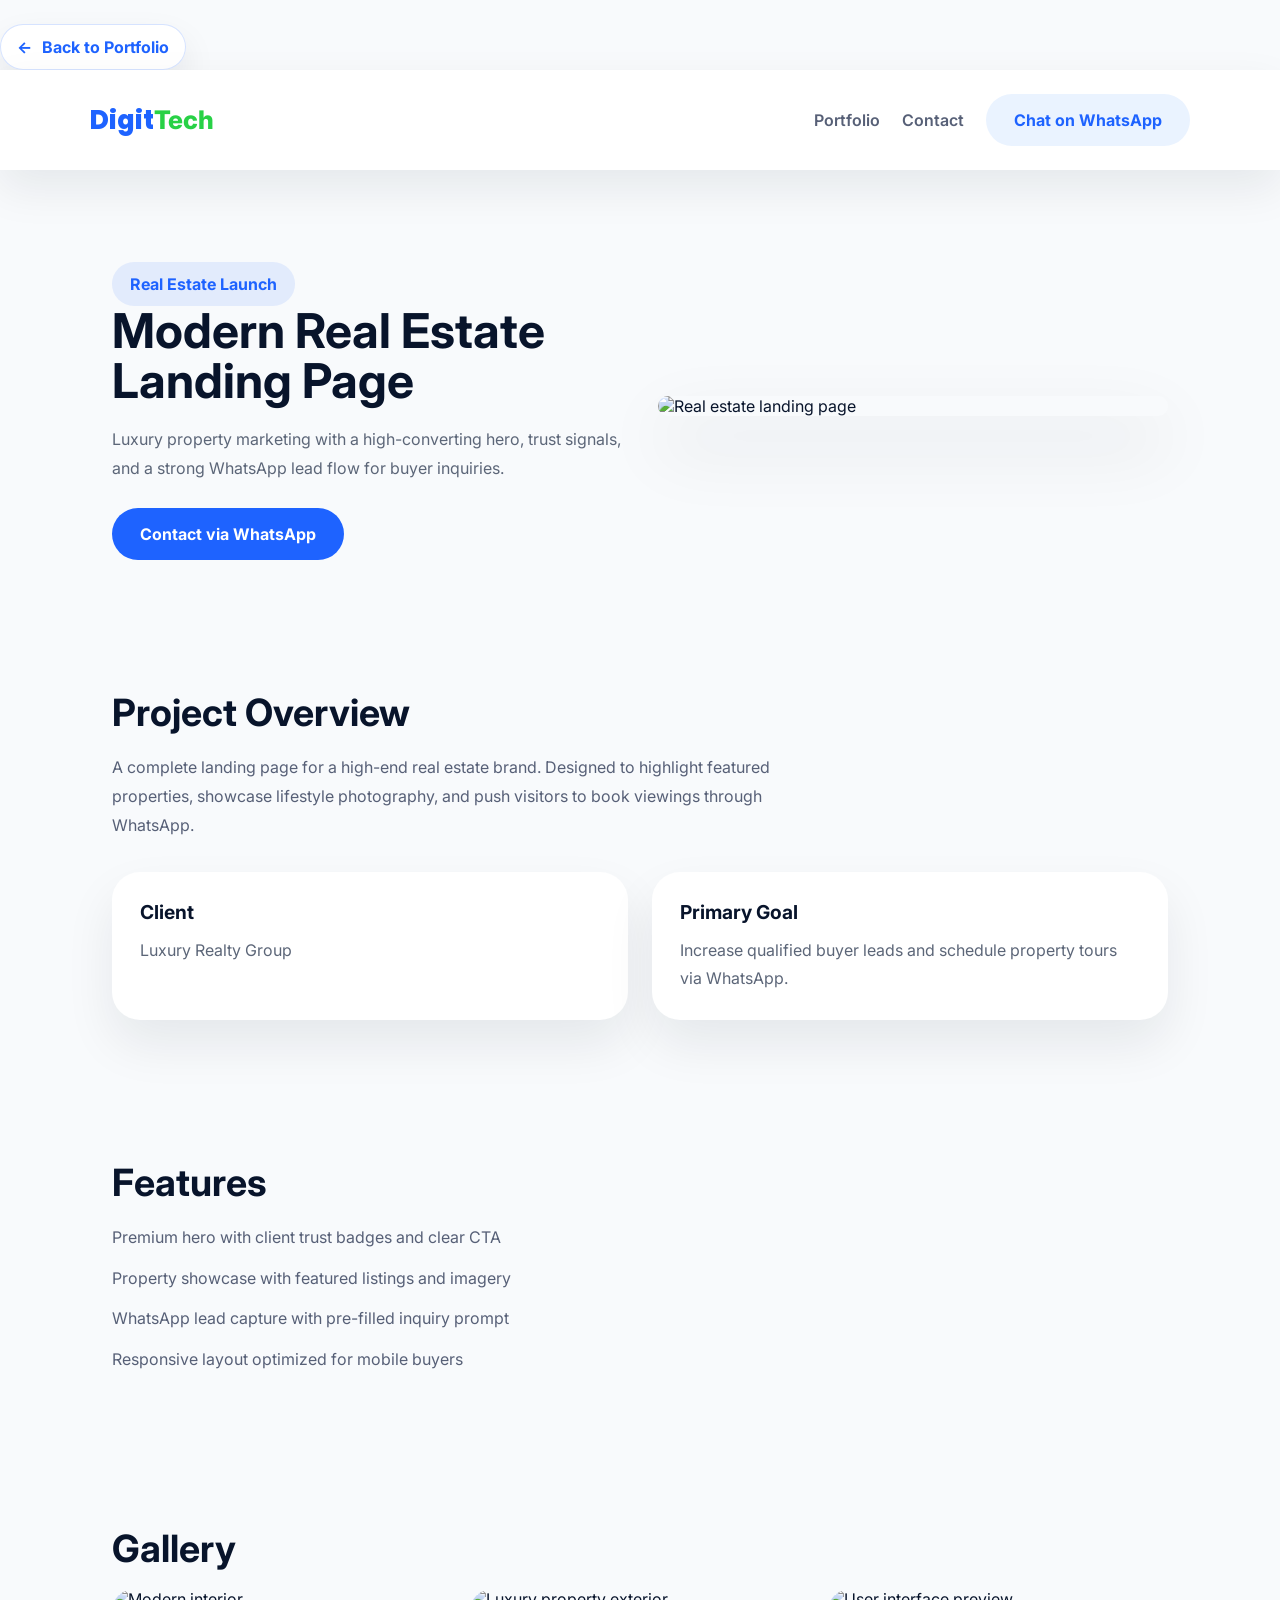
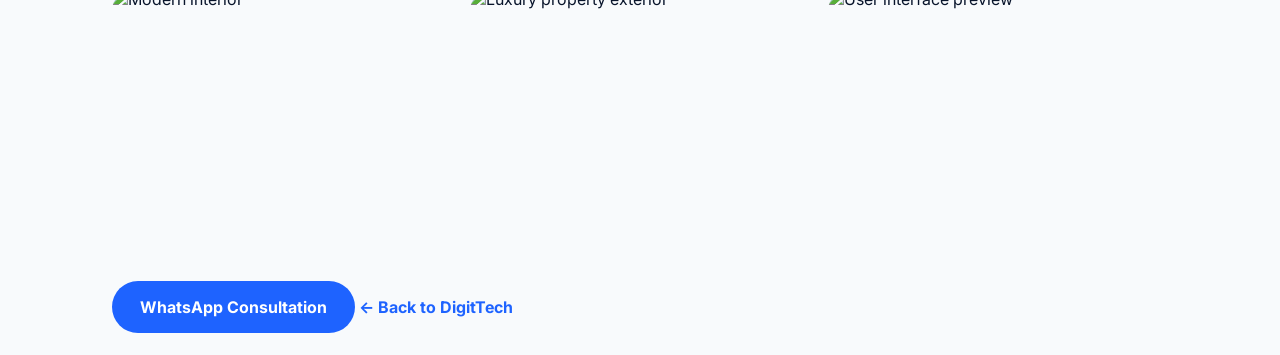
==== folio1.html @ 4d48bce7 "Add files via upload" ====
﻿<!DOCTYPE html>
<html lang="en">
<head>
  <meta charset="UTF-8">
  <meta name="viewport" content="width=device-width, initial-scale=1.0">
  <title>Modern Real Estate Landing Page | DigitTech Portfolio</title>
  <meta name="description" content="Real estate landing page project by DigitTech featuring high-converting design, property showcase, and WhatsApp lead capture.">
  <link href="https://fonts.googleapis.com/css2?family=Inter:wght@400;500;600;700;800&family=Poppins:wght@600;700&display=swap" rel="stylesheet">
  <style>
    *{margin:0;padding:0;box-sizing:border-box;scroll-behavior:smooth;font-family:'Inter',sans-serif;}
    body{background:#F8FAFC;color:#08142B;}
    a{color:inherit;text-decoration:none;}
    header{position:sticky;top:0;background:#fff;z-index:100;box-shadow:0 18px 45px rgba(8,20,43,.08);}
    .page-wrap{max-width:1100px;margin:0 auto;padding:22px;}
    .topbar{display:flex;justify-content:space-between;align-items:center;gap:24px;padding:24px 0;}
    .logo{font-family:'Poppins',sans-serif;font-size:1.6rem;font-weight:800;color:#1E63FF;}
    .logo span{color:#28D146;}
    nav{display:flex;gap:22px;flex-wrap:wrap;align-items:center;}
    nav a{font-weight:600;color:#576077;transition:.25s;}
    nav a:hover{color:#08142B;}
    .hero{display:grid;grid-template-columns:1fr 1fr;gap:36px;align-items:center;padding:60px 0;}
    .hero h1{font-size:3rem;line-height:1.05;margin-bottom:18px;}
    .hero p{max-width:540px;color:#5C6678;line-height:1.8;margin-bottom:26px;}
    .hero-actions{display:flex;flex-wrap:wrap;gap:16px;}
    .button{display:inline-flex;align-items:center;justify-content:center;padding:16px 28px;border-radius:999px;font-weight:700;transition:.25s;}
    .button.primary{background:#1E63FF;color:#fff;}
    .button.secondary{background:#EAF3FF;color:#1E63FF;}
    .button:hover{transform:translateY(-2px);}    
    .back-btn{display:inline-flex;align-items:center;gap:10px;padding:12px 16px;margin:24px 0 0 0;border-radius:999px;background:rgba(255,255,255,.96);color:#1E63FF;border:1px solid rgba(30,99,255,.18);box-shadow:0 16px 35px rgba(8,20,43,.08);font-weight:700;transition:transform .25s ease,box-shadow .25s ease,background .25s ease;width:fit-content;}
    .back-btn:hover{transform:translateY(-2px);box-shadow:0 20px 42px rgba(8,20,43,.14);background:#f4f8ff;}
    .back-btn:active{transform:translateY(0);background:#eaf3ff;}
    .back-btn:focus-visible{outline:3px solid rgba(30,99,255,.22);outline-offset:3px;}
    @media(max-width:620px){.topbar{flex-direction:column;align-items:flex-start;} .back-btn{margin:18px 0 0 0;}}
    .hero-image{border-radius:32px;overflow:hidden;box-shadow:0 30px 70px rgba(8,20,43,.12);}
    .hero-image img{width:100%;height:100%;object-fit:cover;}
    section{padding:70px 0;}
    .section-title{font-size:2.35rem;margin-bottom:18px;}
    .section-copy{max-width:720px;color:#576077;line-height:1.8;margin-bottom:32px;}
    .info-grid{display:grid;grid-template-columns:1fr 1fr;gap:24px;}
    .card{background:#fff;border-radius:28px;padding:28px;box-shadow:0 24px 50px rgba(8,20,43,.08);}
    .card h3{font-size:1.2rem;margin-bottom:12px;}
    .card p{color:#5C6678;line-height:1.75;}
    .gallery{display:grid;grid-template-columns:repeat(3,1fr);gap:18px;}
    .gallery img{border-radius:22px;height:220px;object-fit:cover;}
    .whatsapp{display:inline-flex;align-items:center;gap:10px;padding:14px 24px;border-radius:999px;background:#28D146;color:#fff;font-weight:700;margin-top:20px;}
    .back-link{display:inline-block;margin-top:18px;color:#1E63FF;font-weight:700;}
    .feature-list{list-style:none;margin-top:18px;color:#576077;line-height:1.8;}
    .feature-list li{margin-bottom:12px;}
    .hero-badge{display:inline-flex;align-items:center;gap:12px;padding:12px 18px;border-radius:999px;background:rgba(30,99,255,.1);color:#1E63FF;font-weight:700;margin-top:10px;}
    @media(max-width:900px){.hero{grid-template-columns:1fr;} .gallery{grid-template-columns:1fr 1fr;} .info-grid{grid-template-columns:1fr;} }
    @media(max-width:620px){.topbar{flex-direction:column;align-items:flex-start;} }
  </style>
</head>
<body>
  <a class="back-btn" href="index.html" aria-label="Back to homepage"><span aria-hidden="true">←</span><span>Back to Portfolio</span></a>
  <header>
    <div class="page-wrap topbar">
      <a class="logo" href="index.html">Digit<span>Tech</span></a>
      <nav>
        <a href="index.html#portfolio">Portfolio</a>
        <a href="index.html#contact">Contact</a>
        <a class="button secondary" href="https://wa.me/2349125274323?text=Hello%20DigitTech%2C%20I%20am%20interested%20in%20the%20Real%20Estate%20landing%20page.">Chat on WhatsApp</a>
      </nav>
    </div>
  </header>

  <main class="page-wrap">
    <section class="hero">
      <div>
        <span class="hero-badge">Real Estate Launch</span>
        <h1>Modern Real Estate Landing Page</h1>
        <p>Luxury property marketing with a high-converting hero, trust signals, and a strong WhatsApp lead flow for buyer inquiries.</p>
        <div class="hero-actions">
          <a class="button primary" href="https://wa.me/2349125274323?text=Hello%20DigitTech%2C%20I%20like%20the%20Real%20Estate%20project.">Contact via WhatsApp</a>
        </div>
      </div>
      <div class="hero-image"><img src="https://images.unsplash.com/photo-1500530855697-b586d89ba3ee?auto=format&fit=crop&w=1200&q=80" alt="Real estate landing page"></div>
    </section>

    <section>
      <h2 class="section-title">Project Overview</h2>
      <p class="section-copy">A complete landing page for a high-end real estate brand. Designed to highlight featured properties, showcase lifestyle photography, and push visitors to book viewings through WhatsApp.</p>
      <div class="info-grid">
        <div class="card"><h3>Client</h3><p>Luxury Realty Group</p></div>
        <div class="card"><h3>Primary Goal</h3><p>Increase qualified buyer leads and schedule property tours via WhatsApp.</p></div>
      </div>
    </section>

    <section>
      <h2 class="section-title">Features</h2>
      <ul class="feature-list">
        <li>Premium hero with client trust badges and clear CTA</li>
        <li>Property showcase with featured listings and imagery</li>
        <li>WhatsApp lead capture with pre-filled inquiry prompt</li>
        <li>Responsive layout optimized for mobile buyers</li>
      </ul>
    </section>

    <section>
      <h2 class="section-title">Gallery</h2>
      <div class="gallery">
        <img src="https://images.unsplash.com/photo-1494526585095-c41746248156?auto=format&fit=crop&w=800&q=80" alt="Modern interior">
        <img src="https://images.unsplash.com/photo-1494526585095-89310cf4a60f?auto=format&fit=crop&w=800&q=80" alt="Luxury property exterior">
        <img src="https://images.unsplash.com/photo-1505693416388-ac5ce068fe85?auto=format&fit=crop&w=800&q=80" alt="User interface preview">
      </div>
    </section>

    <a class="button primary" href="https://wa.me/2349125274323?text=Hello%20DigitTech%2C%20I%20am%20interested%20in%20the%20Real%20Estate%20landing%20page.">WhatsApp Consultation</a>
    <a class="back-link" href="index.html">← Back to DigitTech</a>
  </main>
</body>
</html>
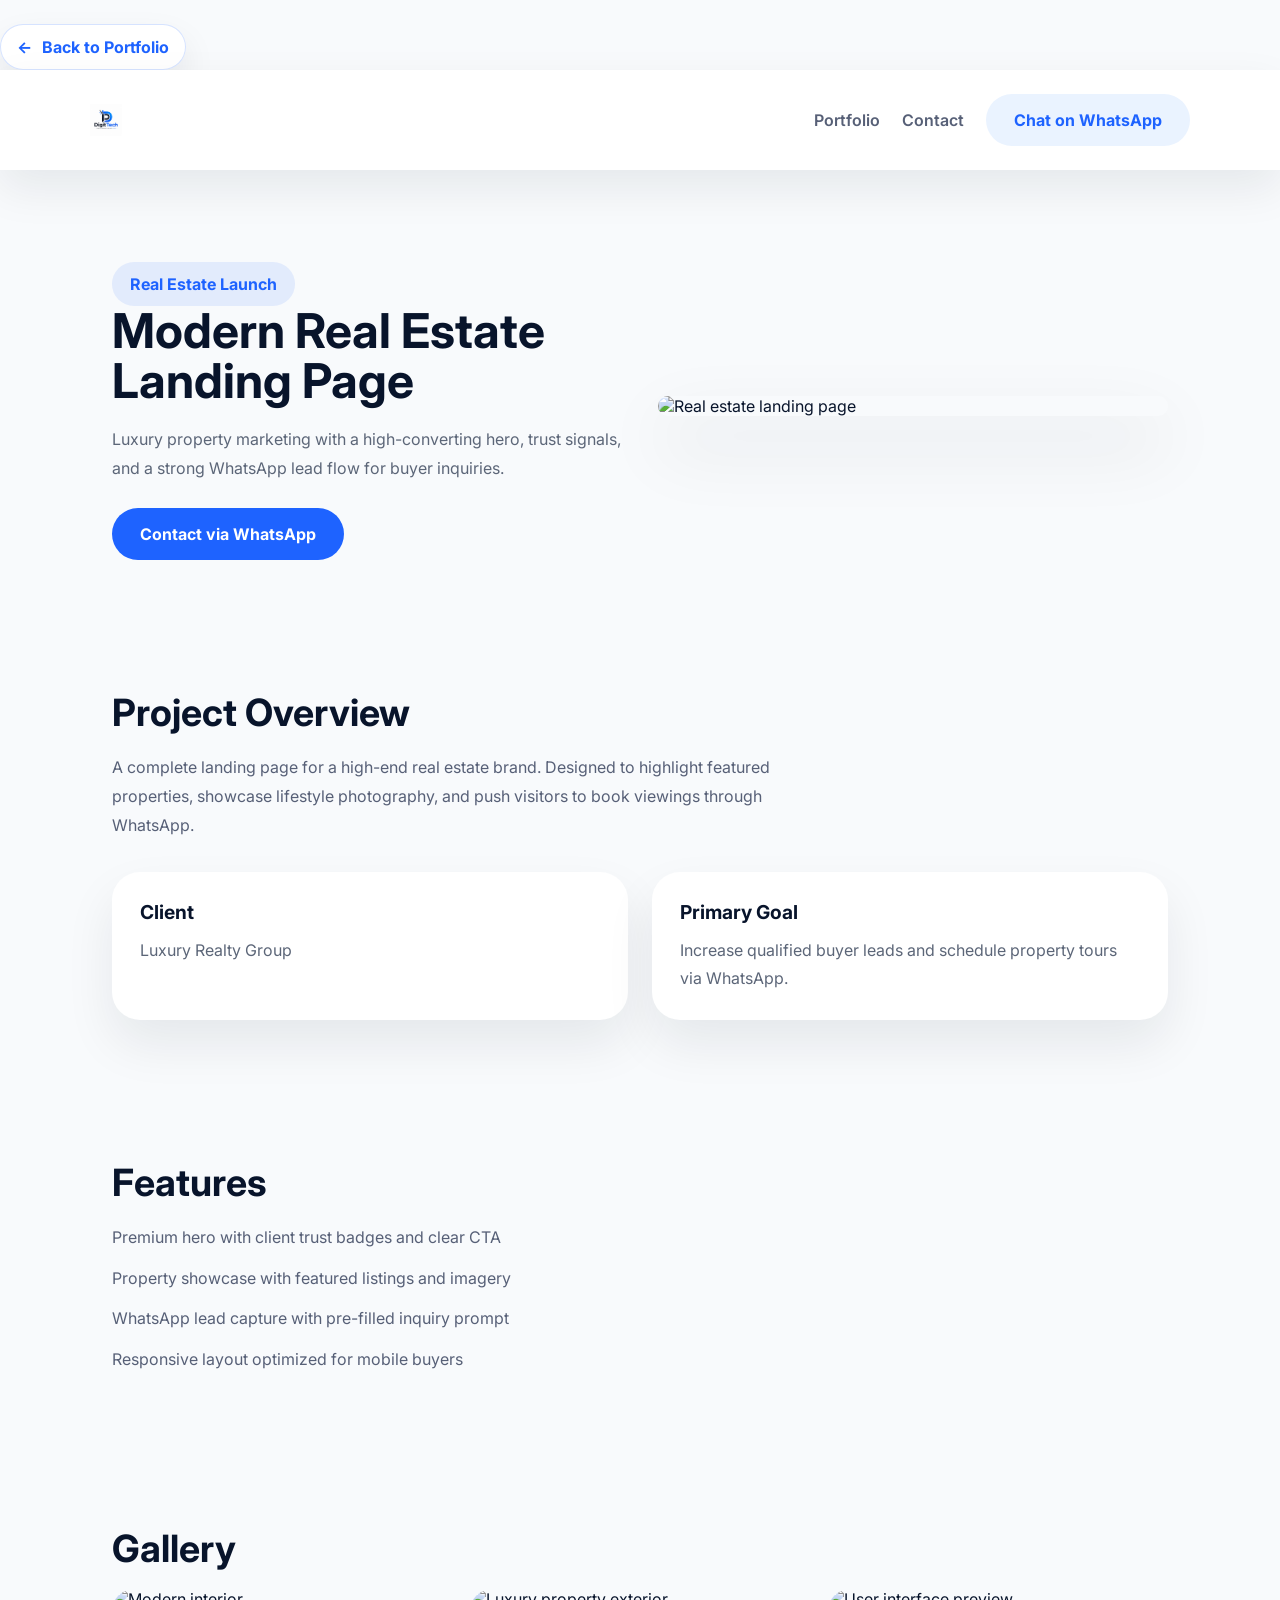
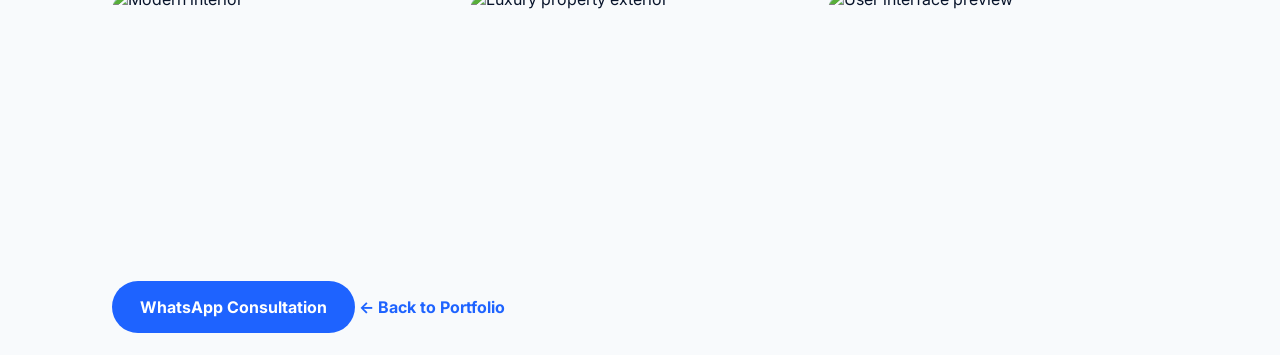
==== commit 1d2e7806: "Add files via upload" ====
--- a/folio1.html
+++ b/folio1.html
@@ -13,7 +13,8 @@
     header{position:sticky;top:0;background:#fff;z-index:100;box-shadow:0 18px 45px rgba(8,20,43,.08);}
     .page-wrap{max-width:1100px;margin:0 auto;padding:22px;}
     .topbar{display:flex;justify-content:space-between;align-items:center;gap:24px;padding:24px 0;}
-    .logo{font-family:'Poppins',sans-serif;font-size:1.6rem;font-weight:800;color:#1E63FF;}
+    .logo{display:inline-flex;align-items:center;gap:12px;font-family:'Poppins',sans-serif;font-size:1.6rem;font-weight:800;color:#1E63FF;}
+    .logo-img{height:32px;width:auto;display:block;}
     .logo span{color:#28D146;}
     nav{display:flex;gap:22px;flex-wrap:wrap;align-items:center;}
     nav a{font-weight:600;color:#576077;transition:.25s;}
@@ -52,10 +53,10 @@
   </style>
 </head>
 <body>
-  <a class="back-btn" href="index.html" aria-label="Back to homepage"><span aria-hidden="true">←</span><span>Back to Portfolio</span></a>
+    <a class="back-btn" href="index.html#portfolio" aria-label="Back to Portfolio"><span aria-hidden="true">←</span><span>Back to Portfolio</span></a>
   <header>
     <div class="page-wrap topbar">
-      <a class="logo" href="index.html">Digit<span>Tech</span></a>
+      <a class="logo" href="index.html"><img src="digittech-logo.png" alt="DigitTech logo" class="logo-img"></a>
       <nav>
         <a href="index.html#portfolio">Portfolio</a>
         <a href="index.html#contact">Contact</a>
@@ -106,7 +107,7 @@
     </section>
 
     <a class="button primary" href="https://wa.me/2349125274323?text=Hello%20DigitTech%2C%20I%20am%20interested%20in%20the%20Real%20Estate%20landing%20page.">WhatsApp Consultation</a>
-    <a class="back-link" href="index.html">← Back to DigitTech</a>
+    <a class="back-link" href="index.html#portfolio">← Back to Portfolio</a>
   </main>
 </body>
 </html>
